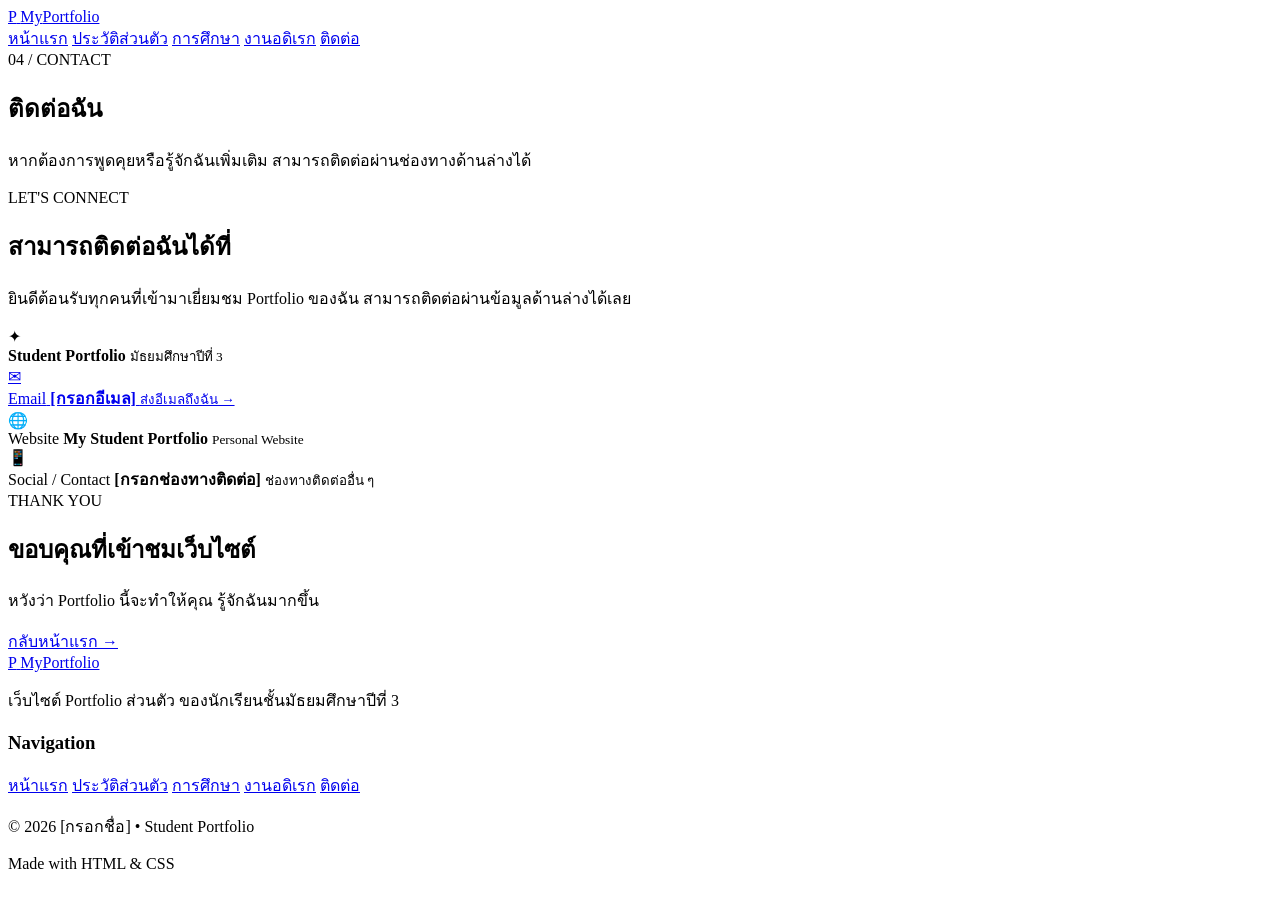
==== contact.html @ d3b96b4e "Create contact.html" ====
<!DOCTYPE html>
<html lang="th">
<head>
    <meta charset="UTF-8">
    <meta name="viewport" content="width=device-width, initial-scale=1.0">
    <meta name="description" content="ช่องทางการติดต่อของนักเรียน">
    <title>My Portfolio | ติดต่อ</title>

    <link rel="stylesheet" href="style.css">
</head>

<body>

    <!-- Navigation -->
    <header class="site-header">
        <nav class="navbar container">

            <a href="index.html" class="logo">
                <span class="logo-mark">P</span>
                <span>My<span>Portfolio</span></span>
            </a>

            <div class="nav-links">
                <a href="index.html">หน้าแรก</a>
                <a href="profile.html">ประวัติส่วนตัว</a>
                <a href="education.html">การศึกษา</a>
                <a href="hobby.html">งานอดิเรก</a>
                <a href="contact.html" class="active">ติดต่อ</a>
            </div>

        </nav>
    </header>

    <main>

        <!-- Page Hero -->
        <section class="page-hero">
            <div class="container page-hero-content">

                <span class="section-label">04 / CONTACT</span>

                <h1>ติดต่อ<span>ฉัน</span></h1>

                <p>
                    หากต้องการพูดคุยหรือรู้จักฉันเพิ่มเติม
                    สามารถติดต่อผ่านช่องทางด้านล่างได้
                </p>

            </div>
        </section>

        <!-- Contact -->
        <section class="section">

            <div class="container">

                <div class="contact-layout">

                    <div class="contact-intro">

                        <span class="section-label">LET'S CONNECT</span>

                        <h2>
                            สามารถ<span>ติดต่อฉัน</span>ได้ที่
                        </h2>

                        <p>
                            ยินดีต้อนรับทุกคนที่เข้ามาเยี่ยมชม
                            Portfolio ของฉัน
                            สามารถติดต่อผ่านข้อมูลด้านล่างได้เลย
                        </p>

                        <div class="contact-highlight">
                            <span>✦</span>
                            <div>
                                <strong>Student Portfolio</strong>
                                <small>มัธยมศึกษาปีที่ 3</small>
                            </div>
                        </div>

                    </div>

                    <div class="contact-cards">

                        <a
                            href="mailto:[กรอกอีเมล]"
                            class="contact-card"
                        >

                            <div class="contact-card-icon">
                                ✉
                            </div>

                            <div>
                                <span>Email</span>
                                <strong>[กรอกอีเมล]</strong>
                                <small>ส่งอีเมลถึงฉัน →</small>
                            </div>

                        </a>

                        <div class="contact-card">

                            <div class="contact-card-icon">
                                🌐
                            </div>

                            <div>
                                <span>Website</span>
                                <strong>My Student Portfolio</strong>
                                <small>Personal Website</small>
                            </div>

                        </div>

                        <div class="contact-card">

                            <div class="contact-card-icon">
                                📱
                            </div>

                            <div>
                                <span>Social / Contact</span>
                                <strong>[กรอกช่องทางติดต่อ]</strong>
                                <small>ช่องทางติดต่ออื่น ๆ</small>
                            </div>

                        </div>

                    </div>

                </div>

            </div>

        </section>

        <!-- CTA -->
        <section class="cta-section">

            <div class="container">

                <div class="cta-card">

                    <div>
                        <span class="section-label light-label">
                            THANK YOU
                        </span>

                        <h2>ขอบคุณที่เข้าชมเว็บไซต์</h2>

                        <p>
                            หวังว่า Portfolio นี้จะทำให้คุณ
                            รู้จักฉันมากขึ้น
                        </p>
                    </div>

                    <a href="index.html" class="btn btn-white">
                        กลับหน้าแรก →
                    </a>

                </div>

            </div>

        </section>

    </main>

    <!-- Footer -->
    <footer class="site-footer">

        <div class="container footer-grid">

            <div>
                <a href="index.html" class="logo footer-logo">
                    <span class="logo-mark">P</span>
                    <span>My<span>Portfolio</span></span>
                </a>

                <p class="footer-description">
                    เว็บไซต์ Portfolio ส่วนตัว
                    ของนักเรียนชั้นมัธยมศึกษาปีที่ 3
                </p>
            </div>

            <div>
                <h3>Navigation</h3>

                <div class="footer-links">
                    <a href="index.html">หน้าแรก</a>
                    <a href="profile.html">ประวัติส่วนตัว</a>
                    <a href="education.html">การศึกษา</a>
                    <a href="hobby.html">งานอดิเรก</a>
                    <a href="contact.html">ติดต่อ</a>
                </div>
            </div>

        </div>

        <div class="container footer-bottom">
            <p>© 2026 [กรอกชื่อ] • Student Portfolio</p>
            <p>Made with HTML & CSS</p>
        </div>

    </footer>

</body>
</html>
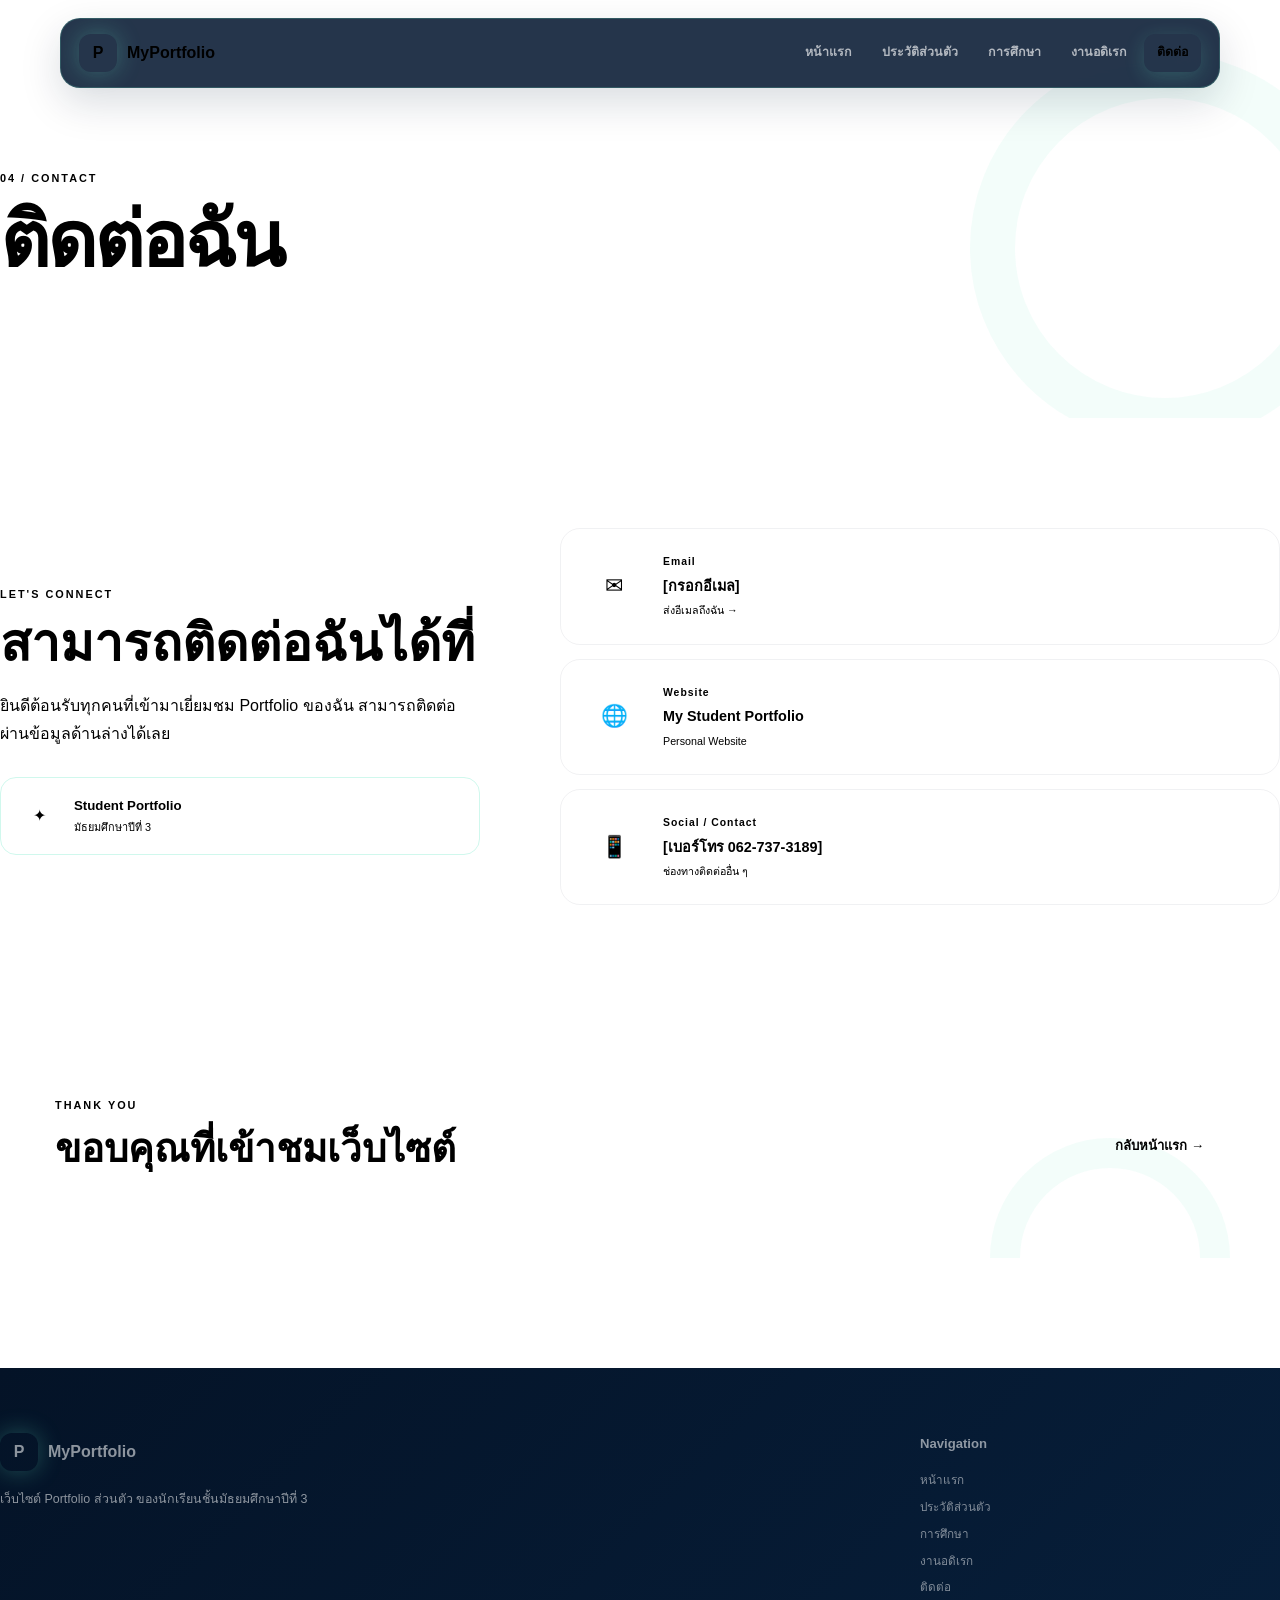
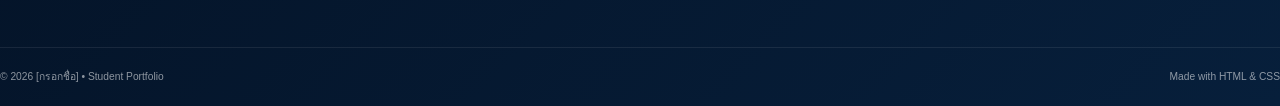
==== commit efa1b6a6: "Update contact.html" ====
--- a/contact.html
+++ b/contact.html
@@ -83,7 +83,7 @@
                     <div class="contact-cards">
 
                         <a
-                            href="mailto:[กรอกอีเมล]"
+                            href="mailto:[geminiforth222@gmail.com]"
                             class="contact-card"
                         >
 
@@ -121,7 +121,7 @@
 
                             <div>
                                 <span>Social / Contact</span>
-                                <strong>[กรอกช่องทางติดต่อ]</strong>
+                                <strong>[เบอร์โทร 062-737-3189]</strong>
                                 <small>ช่องทางติดต่ออื่น ๆ</small>
                             </div>
 
--- a/style.css
+++ b/style.css
@@ -0,0 +1,2484 @@
+```css
+/* =========================================================
+   MINT × NAVY CREATIVE PORTFOLIO
+   HTML5 + CSS3
+========================================================= */
+
+:root {
+    --mint: #63e6c2;
+    --mint-bright: #8ff3d8;
+    --mint-soft: #dffbf4;
+    --mint-dark: #27b99a;
+
+    --blue: #2563eb;
+    --blue-light: #60a5fa;
+
+    --navy: #071a33;
+    --navy-2: #0d2747;
+    --navy-3: #12375f;
+
+    --white: #ffffff;
+    --off-white: #f5fffc;
+
+    --text: #11253d;
+    --muted: #698096;
+
+    --border: rgba(99, 230, 194, 0.22);
+
+    --shadow:
+        0 20px 60px rgba(7, 26, 51, 0.12);
+
+    --shadow-hover:
+        0 30px 80px rgba(7, 26, 51, 0.2);
+
+    --radius: 24px;
+    --radius-large: 38px;
+
+    --container: 1180px;
+}
+
+
+/* =========================================================
+   RESET
+========================================================= */
+
+* {
+    margin: 0;
+    padding: 0;
+    box-sizing: border-box;
+}
+
+html {
+    scroll-behavior: smooth;
+}
+
+body {
+    font-family:
+        "Segoe UI",
+        "Noto Sans Thai",
+        Tahoma,
+        Arial,
+        sans-serif;
+
+    color: var(--text);
+    background: var(--off-white);
+
+    line-height: 1.7;
+
+    overflow-x: hidden;
+}
+
+img {
+    display: block;
+    max-width: 100%;
+}
+
+a {
+    color: inherit;
+    text-decoration: none;
+}
+
+
+/* =========================================================
+   CONTAINER
+========================================================= */
+
+.container {
+    width: min(calc(100% - 40px), var(--container));
+    margin-inline: auto;
+}
+
+.section {
+    padding: 110px 0;
+}
+
+
+/* =========================================================
+   CUSTOM SELECTION
+========================================================= */
+
+::selection {
+    color: var(--navy);
+    background: var(--mint);
+}
+
+
+/* =========================================================
+   NAVBAR
+========================================================= */
+
+.site-header {
+    position: sticky;
+    top: 18px;
+    z-index: 999;
+
+    width: min(calc(100% - 32px), 1160px);
+
+    margin: 18px auto 0;
+
+    border: 1px solid rgba(99, 230, 194, 0.2);
+
+    border-radius: 20px;
+
+    background: rgba(7, 26, 51, 0.88);
+
+    backdrop-filter: blur(20px);
+    -webkit-backdrop-filter: blur(20px);
+
+    box-shadow:
+        0 15px 40px rgba(7, 26, 51, 0.15);
+}
+
+.navbar {
+    min-height: 68px;
+
+    display: flex;
+    align-items: center;
+    justify-content: space-between;
+
+    gap: 25px;
+
+    padding: 0 18px;
+}
+
+
+/* =========================================================
+   LOGO
+========================================================= */
+
+.logo {
+    display: inline-flex;
+    align-items: center;
+    gap: 10px;
+
+    color: var(--white);
+
+    font-size: 1rem;
+    font-weight: 800;
+
+    white-space: nowrap;
+}
+
+.logo > span:last-child > span {
+    color: var(--mint);
+}
+
+.logo-mark {
+    width: 38px;
+    height: 38px;
+
+    display: grid;
+    place-items: center;
+
+    color: var(--navy);
+
+    background:
+        linear-gradient(
+            135deg,
+            var(--mint),
+            var(--mint-bright)
+        );
+
+    border-radius: 12px;
+
+    box-shadow:
+        0 0 25px rgba(99, 230, 194, 0.3);
+}
+
+
+/* =========================================================
+   NAV LINKS
+========================================================= */
+
+.nav-links {
+    display: flex;
+    align-items: center;
+    gap: 4px;
+}
+
+.nav-links a {
+    position: relative;
+
+    padding: 8px 13px;
+
+    color: rgba(255, 255, 255, 0.65);
+
+    border-radius: 11px;
+
+    font-size: 0.78rem;
+    font-weight: 650;
+
+    transition:
+        color 0.25s ease,
+        background 0.25s ease,
+        transform 0.25s ease;
+}
+
+.nav-links a:hover {
+    color: var(--white);
+
+    background: rgba(99, 230, 194, 0.1);
+
+    transform: translateY(-2px);
+}
+
+.nav-links a.active {
+    color: var(--navy);
+
+    background: var(--mint);
+
+    box-shadow:
+        0 5px 20px rgba(99, 230, 194, 0.2);
+}
+
+
+/* =========================================================
+   HERO
+========================================================= */
+
+.hero-section {
+    position: relative;
+
+    min-height: calc(100vh - 35px);
+
+    display: flex;
+    align-items: center;
+
+    margin-top: -85px;
+
+    padding-top: 120px;
+
+    overflow: hidden;
+
+    color: var(--white);
+
+    background:
+        radial-gradient(
+            circle at 80% 20%,
+            rgba(37, 99, 235, 0.4),
+            transparent 30%
+        ),
+        radial-gradient(
+            circle at 20% 80%,
+            rgba(99, 230, 194, 0.15),
+            transparent 28%
+        ),
+        linear-gradient(
+            135deg,
+            #06172d,
+            #0b2442 55%,
+            #092b4d
+        );
+}
+
+
+/* =========================================================
+   HERO BACKGROUND SHAPES
+========================================================= */
+
+.hero-section::before {
+    content: "";
+
+    position: absolute;
+
+    width: 500px;
+    height: 500px;
+
+    top: -250px;
+    right: -180px;
+
+    border: 80px solid rgba(99, 230, 194, 0.06);
+
+    border-radius: 50%;
+
+    animation: rotateSlow 25s linear infinite;
+}
+
+.hero-section::after {
+    content: "";
+
+    position: absolute;
+
+    width: 260px;
+    height: 260px;
+
+    bottom: -120px;
+    left: -80px;
+
+    background: rgba(37, 99, 235, 0.15);
+
+    border-radius: 50%;
+
+    filter: blur(5px);
+}
+
+
+/* =========================================================
+   HERO GRID
+========================================================= */
+
+.hero-grid {
+    position: relative;
+    z-index: 2;
+
+    display: grid;
+
+    grid-template-columns:
+        1.05fr
+        0.95fr;
+
+    align-items: center;
+
+    gap: 70px;
+
+    padding: 100px 0 120px;
+}
+
+
+/* =========================================================
+   HERO TEXT
+========================================================= */
+
+.eyebrow {
+    display: inline-flex;
+    align-items: center;
+    gap: 8px;
+
+    padding: 7px 13px;
+
+    color: var(--mint);
+
+    background: rgba(99, 230, 194, 0.08);
+
+    border: 1px solid rgba(99, 230, 194, 0.25);
+
+    border-radius: 100px;
+
+    font-size: 0.68rem;
+    font-weight: 800;
+    letter-spacing: 1.8px;
+
+    box-shadow:
+        0 0 25px rgba(99, 230, 194, 0.05);
+}
+
+.hero-content h1 {
+    margin: 25px 0 20px;
+
+    font-size:
+        clamp(
+            3.1rem,
+            6vw,
+            5.6rem
+        );
+
+    line-height: 0.98;
+
+    letter-spacing: -4px;
+}
+
+.hero-content h1 span {
+    position: relative;
+
+    color: var(--mint);
+
+    text-shadow:
+        0 0 30px rgba(99, 230, 194, 0.18);
+}
+
+.hero-description {
+    max-width: 580px;
+
+    color: rgba(255, 255, 255, 0.66);
+
+    font-size: 1rem;
+}
+
+
+/* =========================================================
+   HERO BUTTONS
+========================================================= */
+
+.hero-buttons {
+    display: flex;
+    flex-wrap: wrap;
+
+    gap: 12px;
+
+    margin-top: 32px;
+}
+
+.btn {
+    position: relative;
+
+    min-height: 50px;
+
+    display: inline-flex;
+    align-items: center;
+    justify-content: center;
+
+    gap: 10px;
+
+    padding: 0 21px;
+
+    border-radius: 14px;
+
+    font-size: 0.82rem;
+    font-weight: 800;
+
+    overflow: hidden;
+
+    transition:
+        transform 0.25s ease,
+        box-shadow 0.25s ease;
+}
+
+.btn::before {
+    content: "";
+
+    position: absolute;
+
+    top: 0;
+    left: -100%;
+
+    width: 60%;
+    height: 100%;
+
+    background:
+        linear-gradient(
+            90deg,
+            transparent,
+            rgba(255, 255, 255, 0.35),
+            transparent
+        );
+
+    transform: skewX(-20deg);
+
+    transition: left 0.6s ease;
+}
+
+.btn:hover::before {
+    left: 140%;
+}
+
+.btn:hover {
+    transform: translateY(-4px);
+}
+
+.btn-primary {
+    color: var(--navy);
+
+    background:
+        linear-gradient(
+            135deg,
+            var(--mint),
+            var(--mint-bright)
+        );
+
+    box-shadow:
+        0 12px 35px rgba(99, 230, 194, 0.2);
+}
+
+.btn-primary:hover {
+    box-shadow:
+        0 18px 45px rgba(99, 230, 194, 0.35);
+}
+
+.btn-secondary {
+    color: var(--white);
+
+    background: rgba(255, 255, 255, 0.05);
+
+    border: 1px solid rgba(255, 255, 255, 0.15);
+}
+
+.btn-secondary:hover {
+    background: rgba(255, 255, 255, 0.1);
+}
+
+
+/* =========================================================
+   HERO STATS
+========================================================= */
+
+.hero-mini-stats {
+    display: flex;
+
+    gap: 35px;
+
+    margin-top: 45px;
+}
+
+.mini-stat {
+    position: relative;
+
+    padding-left: 15px;
+
+    display: flex;
+    flex-direction: column;
+}
+
+.mini-stat::before {
+    content: "";
+
+    position: absolute;
+
+    left: 0;
+    top: 7px;
+
+    width: 3px;
+    height: 30px;
+
+    background: var(--mint);
+
+    border-radius: 10px;
+}
+
+.mini-stat strong {
+    color: var(--white);
+
+    font-size: 1.5rem;
+}
+
+.mini-stat span {
+    color: rgba(255, 255, 255, 0.45);
+
+    font-size: 0.66rem;
+}
+
+
+/* =========================================================
+   HERO VISUAL
+========================================================= */
+
+.hero-visual {
+    position: relative;
+
+    min-height: 570px;
+
+    display: grid;
+    place-items: center;
+}
+
+
+/* =========================================================
+   PROFILE FRAME
+========================================================= */
+
+.profile-frame {
+    position: relative;
+    z-index: 3;
+
+    width: min(365px, 75vw);
+
+    padding: 9px;
+
+    background:
+        linear-gradient(
+            135deg,
+            var(--mint),
+            var(--blue)
+        );
+
+    border-radius:
+        48%
+        52%
+        42%
+        58%;
+
+    transform: rotate(3deg);
+
+    box-shadow:
+        0 30px 80px rgba(0, 0, 0, 0.3),
+        0 0 60px rgba(99, 230, 194, 0.08);
+
+    animation: profileFloat 5s ease-in-out infinite;
+}
+
+.profile-frame::before {
+    content: "";
+
+    position: absolute;
+
+    inset: -8px;
+
+    border: 1px solid rgba(99, 230, 194, 0.3);
+
+    border-radius: inherit;
+
+    animation: pulseBorder 3s ease-in-out infinite;
+}
+
+.profile-frame img {
+    width: 100%;
+
+    aspect-ratio: 0.86;
+
+    object-fit: cover;
+
+    border-radius:
+        45%
+        50%
+        40%
+        55%;
+}
+
+
+/* =========================================================
+   PROFILE BADGE
+========================================================= */
+
+.profile-badge {
+    position: absolute;
+    z-index: 5;
+
+    top: 25px;
+    right: -35px;
+
+    display: flex;
+    align-items: center;
+    gap: 7px;
+
+    padding: 9px 15px;
+
+    color: var(--navy);
+
+    background: var(--mint);
+
+    border-radius: 100px;
+
+    font-size: 0.7rem;
+    font-weight: 900;
+
+    box-shadow:
+        0 12px 30px rgba(99, 230, 194, 0.2);
+
+    animation: floatSmall 4s ease-in-out infinite;
+}
+
+
+/* =========================================================
+   ORBITS
+========================================================= */
+
+.profile-orbit {
+    position: absolute;
+
+    border: 1px dashed rgba(99, 230, 194, 0.22);
+
+    border-radius: 50%;
+}
+
+.orbit-one {
+    width: 470px;
+    height: 470px;
+
+    animation:
+        rotateSlow 18s linear infinite;
+}
+
+.orbit-two {
+    width: 600px;
+    height: 600px;
+
+    border-color: rgba(37, 99, 235, 0.2);
+
+    animation:
+        rotateSlowReverse 25s linear infinite;
+}
+
+
+/* =========================================================
+   FLOATING CARDS
+========================================================= */
+
+.floating-card {
+    position: absolute;
+    z-index: 8;
+
+    display: flex;
+    align-items: center;
+    gap: 12px;
+
+    padding: 12px 16px;
+
+    color: var(--white);
+
+    background:
+        rgba(10, 35, 65, 0.75);
+
+    border: 1px solid rgba(99, 230, 194, 0.2);
+
+    border-radius: 16px;
+
+    backdrop-filter: blur(15px);
+
+    box-shadow:
+        0 20px 50px rgba(0, 0, 0, 0.2);
+
+    animation:
+        floatSmall 4s ease-in-out infinite;
+}
+
+.floating-card-top {
+    top: 90px;
+    left: 0;
+}
+
+.floating-card-bottom {
+    right: -5px;
+    bottom: 90px;
+
+    animation-delay: 1.2s;
+}
+
+.floating-icon {
+    width: 38px;
+    height: 38px;
+
+    display: grid;
+    place-items: center;
+
+    background: rgba(99, 230, 194, 0.1);
+
+    border-radius: 11px;
+}
+
+.floating-card strong,
+.floating-card small {
+    display: block;
+}
+
+.floating-card strong {
+    color: var(--white);
+
+    font-size: 0.78rem;
+}
+
+.floating-card small {
+    color: rgba(255, 255, 255, 0.45);
+
+    font-size: 0.64rem;
+}
+
+
+/* =========================================================
+   SECTION LABEL
+========================================================= */
+
+.section-label {
+    display: inline-block;
+
+    color: var(--mint-dark);
+
+    font-size: 0.68rem;
+    font-weight: 900;
+
+    letter-spacing: 2px;
+}
+
+.light-label {
+    color: var(--mint);
+}
+
+
+/* =========================================================
+   SECTION HEADING
+========================================================= */
+
+.section-heading {
+    max-width: 720px;
+
+    margin-bottom: 55px;
+}
+
+.centered {
+    text-align: center;
+
+    margin-inline: auto;
+}
+
+.section-heading h2,
+.about-grid h2 {
+    margin: 10px 0 17px;
+
+    color: var(--navy);
+
+    font-size:
+        clamp(
+            2rem,
+            4vw,
+            3.1rem
+        );
+
+    line-height: 1.1;
+
+    letter-spacing: -1.5px;
+}
+
+.section-heading h2 span,
+.about-grid h2 span,
+.profile-information h2 span,
+.contact-intro h2 span,
+.page-hero h1 span {
+    color: var(--mint-dark);
+}
+
+.section-heading p {
+    color: var(--muted);
+
+    font-size: 0.95rem;
+}
+
+
+/* =========================================================
+   FEATURE CARDS
+========================================================= */
+
+.feature-grid {
+    display: grid;
+
+    grid-template-columns:
+        repeat(3, 1fr);
+
+    gap: 18px;
+}
+
+.feature-card {
+    position: relative;
+
+    padding: 32px;
+
+    background: var(--white);
+
+    border:
+        1px solid
+        rgba(7, 26, 51, 0.06);
+
+    border-radius: var(--radius);
+
+    box-shadow: var(--shadow);
+
+    overflow: hidden;
+
+    transition:
+        transform 0.35s ease,
+        box-shadow 0.35s ease;
+}
+
+.feature-card::after {
+    content: "";
+
+    position: absolute;
+
+    width: 100px;
+    height: 100px;
+
+    right: -50px;
+    bottom: -50px;
+
+    background: var(--mint-soft);
+
+    border-radius: 50%;
+
+    transition: transform 0.4s ease;
+}
+
+.feature-card:hover {
+    transform: translateY(-10px) rotate(-1deg);
+
+    box-shadow: var(--shadow-hover);
+}
+
+.feature-card:hover::after {
+    transform: scale(2);
+}
+
+.feature-card.featured {
+    color: var(--white);
+
+    background:
+        linear-gradient(
+            145deg,
+            var(--navy),
+            var(--navy-2)
+        );
+}
+
+.feature-card.featured::after {
+    background:
+        rgba(99, 230, 194, 0.08);
+}
+
+.feature-card > span {
+    position: absolute;
+
+    top: 25px;
+    right: 28px;
+
+    color: var(--mint-dark);
+
+    font-size: 0.68rem;
+    font-weight: 900;
+}
+
+.feature-card.featured > span {
+    color: var(--mint);
+}
+
+.feature-icon {
+    position: relative;
+    z-index: 2;
+
+    width: 55px;
+    height: 55px;
+
+    display: grid;
+    place-items: center;
+
+    margin-bottom: 24px;
+
+    background: var(--mint-soft);
+
+    border-radius: 16px;
+
+    font-size: 1.4rem;
+}
+
+.featured .feature-icon {
+    background: rgba(99, 230, 194, 0.1);
+}
+
+.feature-card h3 {
+    position: relative;
+    z-index: 2;
+
+    margin-bottom: 10px;
+
+    font-size: 1.2rem;
+}
+
+.feature-card p {
+    position: relative;
+    z-index: 2;
+
+    min-height: 70px;
+
+    color: var(--muted);
+
+    font-size: 0.85rem;
+}
+
+.featured p {
+    color: rgba(255, 255, 255, 0.55);
+}
+
+.feature-card a {
+    position: relative;
+    z-index: 2;
+
+    display: inline-block;
+
+    margin-top: 20px;
+
+    color: var(--mint-dark);
+
+    font-size: 0.76rem;
+    font-weight: 900;
+}
+
+.featured a {
+    color: var(--mint);
+}
+
+
+/* =========================================================
+   CTA
+========================================================= */
+
+.cta-section {
+    padding: 20px 0 110px;
+}
+
+.cta-card {
+    position: relative;
+
+    display: flex;
+    align-items: center;
+    justify-content: space-between;
+
+    gap: 35px;
+
+    padding: 55px;
+
+    color: var(--white);
+
+    background:
+        radial-gradient(
+            circle at 80% 20%,
+            rgba(99, 230, 194, 0.15),
+            transparent 28%
+        ),
+        linear-gradient(
+            135deg,
+            var(--navy),
+            var(--navy-2)
+        );
+
+    border-radius: var(--radius-large);
+
+    overflow: hidden;
+
+    box-shadow: var(--shadow-hover);
+}
+
+.cta-card::before {
+    content: "";
+
+    position: absolute;
+
+    width: 180px;
+    height: 180px;
+
+    right: 50px;
+    bottom: -120px;
+
+    border: 30px solid rgba(99, 230, 194, 0.08);
+
+    border-radius: 50%;
+}
+
+.cta-card h2 {
+    margin: 8px 0;
+
+    font-size:
+        clamp(
+            1.7rem,
+            3vw,
+            2.5rem
+        );
+
+    line-height: 1.2;
+}
+
+.cta-card p {
+    color: rgba(255, 255, 255, 0.55);
+
+    font-size: 0.85rem;
+}
+
+.btn-white {
+    position: relative;
+    z-index: 2;
+
+    color: var(--navy);
+
+    background: var(--mint);
+}
+
+
+/* =========================================================
+   PAGE HERO
+========================================================= */
+
+.page-hero {
+    position: relative;
+
+    padding: 110px 0 100px;
+
+    margin-top: -85px;
+    padding-top: 160px;
+
+    overflow: hidden;
+
+    color: var(--white);
+
+    background:
+        radial-gradient(
+            circle at 85% 20%,
+            rgba(37, 99, 235, 0.35),
+            transparent 30%
+        ),
+        linear-gradient(
+            135deg,
+            var(--navy),
+            var(--navy-2)
+        );
+}
+
+.page-hero::before {
+    content: "";
+
+    position: absolute;
+
+    width: 300px;
+    height: 300px;
+
+    right: -80px;
+    top: 50px;
+
+    border: 45px solid rgba(99, 230, 194, 0.08);
+
+    border-radius: 50%;
+}
+
+.page-hero-content {
+    position: relative;
+    z-index: 2;
+}
+
+.page-hero .section-label {
+    color: var(--mint);
+}
+
+.page-hero h1 {
+    margin: 12px 0;
+
+    color: var(--white);
+
+    font-size:
+        clamp(
+            2.7rem,
+            6vw,
+            4.8rem
+        );
+
+    line-height: 1;
+
+    letter-spacing: -3px;
+}
+
+.page-hero h1 span {
+    color: var(--mint);
+}
+
+.page-hero p {
+    max-width: 650px;
+
+    color: rgba(255, 255, 255, 0.55);
+}
+
+
+/* =========================================================
+   PROFILE
+========================================================= */
+
+.profile-layout {
+    display: grid;
+
+    grid-template-columns:
+        0.8fr
+        1.2fr;
+
+    align-items: center;
+
+    gap: 75px;
+}
+
+.large-profile-image {
+    position: relative;
+}
+
+.large-profile-image::before {
+    content: "";
+
+    position: absolute;
+
+    inset: -15px;
+
+    border: 2px dashed var(--mint);
+
+    border-radius: 35px;
+
+    transform: rotate(-5deg);
+
+    opacity: 0.5;
+}
+
+.large-profile-image img {
+    position: relative;
+    z-index: 2;
+
+    width: 100%;
+    max-width: 440px;
+
+    border-radius: 30px;
+
+    box-shadow: var(--shadow-hover);
+}
+
+.image-label {
+    position: absolute;
+    z-index: 4;
+
+    top: 25px;
+    left: -20px;
+
+    padding: 7px 14px;
+
+    color: var(--navy);
+
+    background: var(--mint);
+
+    border-radius: 9px;
+
+    font-size: 0.65rem;
+    font-weight: 900;
+}
+
+.profile-information h2 {
+    margin: 10px 0 20px;
+
+    color: var(--navy);
+
+    font-size:
+        clamp(
+            2.1rem,
+            4vw,
+            3.4rem
+        );
+
+    line-height: 1.1;
+}
+
+.lead-text {
+    margin-bottom: 28px;
+
+    color: var(--muted);
+}
+
+.info-grid {
+    display: grid;
+
+    grid-template-columns:
+        repeat(2, 1fr);
+
+    gap: 12px;
+}
+
+.info-box {
+    padding: 17px 18px;
+
+    background: var(--white);
+
+    border:
+        1px solid
+        rgba(7, 26, 51, 0.06);
+
+    border-radius: 15px;
+
+    box-shadow:
+        0 7px 25px rgba(7, 26, 51, 0.04);
+
+    transition:
+        transform 0.25s ease,
+        border-color 0.25s ease;
+}
+
+.info-box:hover {
+    transform: translateY(-4px);
+
+    border-color: var(--mint);
+}
+
+.info-box span,
+.info-box strong {
+    display: block;
+}
+
+.info-box span {
+    color: var(--muted);
+
+    font-size: 0.65rem;
+}
+
+.info-box strong {
+    color: var(--navy);
+
+    font-size: 0.83rem;
+}
+
+.soft-section {
+    background: var(--mint-soft);
+}
+
+.about-grid {
+    display: grid;
+
+    grid-template-columns:
+        0.7fr
+        1.3fr;
+
+    gap: 100px;
+
+    align-items: start;
+}
+
+.about-text {
+    display: grid;
+
+    gap: 20px;
+
+    color: var(--muted);
+}
+
+
+/* =========================================================
+   EDUCATION TIMELINE
+========================================================= */
+
+.timeline {
+    position: relative;
+
+    max-width: 850px;
+
+    margin: auto;
+}
+
+.timeline::before {
+    content: "";
+
+    position: absolute;
+
+    top: 10px;
+    bottom: 10px;
+
+    left: 35px;
+
+    width: 2px;
+
+    background:
+        linear-gradient(
+            to bottom,
+            var(--mint),
+            var(--blue)
+        );
+}
+
+.timeline-item {
+    position: relative;
+
+    display: grid;
+
+    grid-template-columns:
+        72px
+        1fr;
+
+    gap: 25px;
+
+    margin-bottom: 40px;
+}
+
+.timeline-dot {
+    position: relative;
+    z-index: 2;
+
+    width: 72px;
+    height: 72px;
+
+    display: grid;
+    place-items: center;
+
+    color: var(--navy);
+
+    background: var(--mint);
+
+    border: 7px solid var(--mint-soft);
+
+    border-radius: 50%;
+
+    box-shadow:
+        0 0 0 1px rgba(99, 230, 194, 0.2),
+        0 10px 30px rgba(39, 185, 154, 0.15);
+
+    font-size: 0.68rem;
+    font-weight: 900;
+}
+
+.timeline-content {
+    padding: 28px 30px;
+
+    background: var(--white);
+
+    border: 1px solid rgba(7, 26, 51, 0.06);
+
+    border-radius: 20px;
+
+    box-shadow: var(--shadow);
+
+    transition:
+        transform 0.3s ease,
+        box-shadow 0.3s ease;
+}
+
+.timeline-content:hover {
+    transform: translateX(8px);
+
+    box-shadow: var(--shadow-hover);
+}
+
+.timeline-year {
+    color: var(--mint-dark);
+
+    font-size: 0.68rem;
+    font-weight: 900;
+
+    letter-spacing: 1px;
+}
+
+.timeline-content h3 {
+    margin: 5px 0;
+
+    color: var(--navy);
+
+    font-size: 1.3rem;
+}
+
+.timeline-content p {
+    color: var(--muted);
+
+    font-size: 0.85rem;
+}
+
+.timeline-tag {
+    display: inline-block;
+
+    margin-top: 12px;
+
+    padding: 4px 10px;
+
+    color: var(--navy);
+
+    background: var(--mint-soft);
+
+    border-radius: 100px;
+
+    font-size: 0.62rem;
+    font-weight: 900;
+}
+
+.highlight-grid {
+    display: grid;
+
+    grid-template-columns:
+        repeat(4, 1fr);
+
+    gap: 15px;
+}
+
+.highlight-card {
+    position: relative;
+
+    padding: 28px;
+
+    background: var(--white);
+
+    border: 1px solid rgba(7, 26, 51, 0.06);
+
+    border-radius: 20px;
+
+    overflow: hidden;
+
+    transition:
+        transform 0.3s ease,
+        box-shadow 0.3s ease;
+}
+
+.highlight-card:hover {
+    transform: translateY(-8px);
+
+    box-shadow: var(--shadow-hover);
+}
+
+.highlight-number {
+    position: absolute;
+
+    top: 15px;
+    right: 18px;
+
+    color: var(--mint-dark);
+
+    font-size: 0.65rem;
+    font-weight: 900;
+}
+
+.highlight-icon {
+    display: block;
+
+    margin-bottom: 20px;
+
+    font-size: 2rem;
+}
+
+.highlight-card h3 {
+    color: var(--navy);
+
+    margin-bottom: 5px;
+}
+
+.highlight-card p {
+    color: var(--muted);
+
+    font-size: 0.82rem;
+}
+
+
+/* =========================================================
+   HOBBY
+========================================================= */
+
+.hobby-grid {
+    display: grid;
+
+    grid-template-columns:
+        repeat(3, 1fr);
+
+    gap: 18px;
+}
+
+.hobby-card {
+    position: relative;
+
+    min-height: 290px;
+
+    padding: 30px;
+
+    background: var(--white);
+
+    border:
+        1px solid
+        rgba(7, 26, 51, 0.06);
+
+    border-radius: 26px;
+
+    overflow: hidden;
+
+    transition:
+        transform 0.35s ease,
+        box-shadow 0.35s ease,
+        border-color 0.35s ease;
+}
+
+.hobby-card::before {
+    content: "";
+
+    position: absolute;
+
+    width: 150px;
+    height: 150px;
+
+    top: -75px;
+    right: -75px;
+
+    background:
+        linear-gradient(
+            135deg,
+            var(--mint-soft),
+            rgba(37, 99, 235, 0.08)
+        );
+
+    border-radius: 50%;
+
+    transition:
+        transform 0.5s ease;
+}
+
+.hobby-card:hover {
+    transform:
+        translateY(-10px)
+        rotate(-1deg);
+
+    border-color: var(--mint);
+
+    box-shadow: var(--shadow-hover);
+}
+
+.hobby-card:hover::before {
+    transform: scale(2);
+}
+
+.hobby-icon {
+    position: relative;
+    z-index: 2;
+
+    width: 65px;
+    height: 65px;
+
+    display: grid;
+    place-items: center;
+
+    margin-bottom: 25px;
+
+    background: var(--mint-soft);
+
+    border-radius: 18px;
+
+    font-size: 1.8rem;
+
+    transition:
+        transform 0.35s ease;
+}
+
+.hobby-card:hover .hobby-icon {
+    transform:
+        rotate(-8deg)
+        scale(1.1);
+}
+
+.hobby-number {
+    position: absolute;
+
+    top: 32px;
+    right: 30px;
+
+    color: var(--mint-dark);
+
+    font-size: 0.68rem;
+    font-weight: 900;
+}
+
+.hobby-card h3 {
+    position: relative;
+    z-index: 2;
+
+    margin-bottom: 8px;
+
+    color: var(--navy);
+
+    font-size: 1.35rem;
+}
+
+.hobby-card p {
+    position: relative;
+    z-index: 2;
+
+    color: var(--muted);
+
+    font-size: 0.84rem;
+}
+
+.hobby-line {
+    position: relative;
+    z-index: 2;
+
+    width: 45px;
+    height: 3px;
+
+    margin-top: 25px;
+
+    background:
+        linear-gradient(
+            90deg,
+            var(--mint),
+            var(--blue)
+        );
+
+    border-radius: 10px;
+}
+
+.hobby-label {
+    position: relative;
+    z-index: 2;
+
+    display: inline-block;
+
+    margin-top: 8px;
+
+    color: var(--muted);
+
+    font-size: 0.62rem;
+    font-weight: 900;
+
+    letter-spacing: 1px;
+}
+
+
+/* =========================================================
+   QUOTE
+========================================================= */
+
+.quote-section {
+    padding: 0 0 110px;
+}
+
+.quote-card {
+    position: relative;
+
+    padding: 65px 80px;
+
+    text-align: center;
+
+    color: var(--white);
+
+    background:
+        radial-gradient(
+            circle at 20% 20%,
+            rgba(99, 230, 194, 0.12),
+            transparent 30%
+        ),
+        linear-gradient(
+            135deg,
+            var(--navy),
+            var(--navy-2)
+        );
+
+    border-radius: var(--radius-large);
+
+    overflow: hidden;
+
+    box-shadow: var(--shadow-hover);
+}
+
+.quote-card::before,
+.quote-card::after {
+    content: "";
+
+    position: absolute;
+
+    border-radius: 50%;
+
+    border: 30px solid rgba(99, 230, 194, 0.05);
+}
+
+.quote-card::before {
+    width: 200px;
+    height: 200px;
+
+    top: -130px;
+    right: -50px;
+}
+
+.quote-card::after {
+    width: 150px;
+    height: 150px;
+
+    bottom: -100px;
+    left: -40px;
+}
+
+.quote-mark {
+    color: var(--mint);
+
+    font-family: Georgia, serif;
+
+    font-size: 5rem;
+
+    line-height: 0.6;
+}
+
+.quote-end {
+    display: block;
+
+    margin-top: 25px;
+}
+
+.quote-card blockquote {
+    max-width: 720px;
+
+    margin: 20px auto;
+
+    font-size:
+        clamp(
+            1.4rem,
+            3vw,
+            2.2rem
+        );
+
+    font-weight: 750;
+
+    line-height: 1.4;
+}
+
+
+/* =========================================================
+   CONTACT
+========================================================= */
+
+.contact-layout {
+    display: grid;
+
+    grid-template-columns:
+        0.8fr
+        1.2fr;
+
+    gap: 80px;
+
+    align-items: center;
+}
+
+.contact-intro h2 {
+    margin: 10px 0 20px;
+
+    color: var(--navy);
+
+    font-size:
+        clamp(
+            2.1rem,
+            4vw,
+            3.4rem
+        );
+
+    line-height: 1.1;
+}
+
+.contact-intro > p {
+    color: var(--muted);
+}
+
+.contact-highlight {
+    display: flex;
+    align-items: center;
+
+    gap: 14px;
+
+    margin-top: 30px;
+
+    padding: 17px;
+
+    background: var(--mint-soft);
+
+    border: 1px solid rgba(99, 230, 194, 0.3);
+
+    border-radius: 16px;
+}
+
+.contact-highlight > span {
+    width: 42px;
+    height: 42px;
+
+    display: grid;
+    place-items: center;
+
+    color: var(--navy);
+
+    background: var(--mint);
+
+    border-radius: 12px;
+}
+
+.contact-highlight strong,
+.contact-highlight small {
+    display: block;
+}
+
+.contact-highlight strong {
+    color: var(--navy);
+
+    font-size: 0.83rem;
+}
+
+.contact-highlight small {
+    color: var(--muted);
+
+    font-size: 0.68rem;
+}
+
+.contact-cards {
+    display: grid;
+
+    gap: 14px;
+}
+
+.contact-card {
+    display: flex;
+    align-items: center;
+
+    gap: 20px;
+
+    padding: 24px;
+
+    background: var(--white);
+
+    border:
+        1px solid
+        rgba(7, 26, 51, 0.06);
+
+    border-radius: 20px;
+
+    box-shadow: var(--shadow);
+
+    transition:
+        transform 0.3s ease,
+        box-shadow 0.3s ease,
+        border-color 0.3s ease;
+}
+
+.contact-card:hover {
+    transform: translateX(8px);
+
+    border-color: var(--mint);
+
+    box-shadow: var(--shadow-hover);
+}
+
+.contact-card-icon {
+    flex: 0 0 auto;
+
+    width: 58px;
+    height: 58px;
+
+    display: grid;
+    place-items: center;
+
+    color: var(--navy);
+
+    background: var(--mint-soft);
+
+    border-radius: 16px;
+
+    font-size: 1.35rem;
+}
+
+.contact-card span,
+.contact-card strong,
+.contact-card small {
+    display: block;
+}
+
+.contact-card span {
+    color: var(--mint-dark);
+
+    font-size: 0.65rem;
+    font-weight: 900;
+
+    letter-spacing: 1px;
+}
+
+.contact-card strong {
+    margin: 3px 0;
+
+    color: var(--navy);
+
+    font-size: 0.9rem;
+}
+
+.contact-card small {
+    color: var(--muted);
+
+    font-size: 0.67rem;
+}
+
+
+/* =========================================================
+   FOOTER
+========================================================= */
+
+.site-footer {
+    padding-top: 65px;
+
+    color: rgba(255, 255, 255, 0.55);
+
+    background:
+        linear-gradient(
+            135deg,
+            #041327,
+            #071f3b
+        );
+}
+
+.footer-grid {
+    display: grid;
+
+    grid-template-columns:
+        1.4fr
+        0.6fr;
+
+    gap: 80px;
+
+    padding-bottom: 50px;
+}
+
+.footer-logo {
+    color: var(--white);
+}
+
+.footer-logo > span:last-child > span {
+    color: var(--mint);
+}
+
+.footer-description {
+    max-width: 400px;
+
+    margin-top: 18px;
+
+    font-size: 0.78rem;
+}
+
+.footer-grid h3 {
+    margin-bottom: 15px;
+
+    color: var(--white);
+
+    font-size: 0.82rem;
+}
+
+.footer-links {
+    display: grid;
+
+    gap: 7px;
+}
+
+.footer-links a {
+    width: fit-content;
+
+    color: rgba(255, 255, 255, 0.5);
+
+    font-size: 0.73rem;
+
+    transition:
+        color 0.2s ease,
+        transform 0.2s ease;
+}
+
+.footer-links a:hover {
+    color: var(--mint);
+
+    transform: translateX(4px);
+}
+
+.footer-bottom {
+    display: flex;
+
+    justify-content: space-between;
+
+    gap: 20px;
+
+    padding: 20px 0;
+
+    border-top:
+        1px solid
+        rgba(255, 255, 255, 0.08);
+
+    font-size: 0.64rem;
+}
+
+
+/* =========================================================
+   ANIMATIONS
+========================================================= */
+
+.fade-up {
+    animation:
+        fadeUp 0.8s ease both;
+}
+
+@keyframes fadeUp {
+
+    from {
+        opacity: 0;
+        transform: translateY(30px);
+    }
+
+    to {
+        opacity: 1;
+        transform: translateY(0);
+    }
+}
+
+@keyframes profileFloat {
+
+    0%,
+    100% {
+        transform:
+            rotate(3deg)
+            translateY(0);
+    }
+
+    50% {
+        transform:
+            rotate(1deg)
+            translateY(-12px);
+    }
+}
+
+@keyframes floatSmall {
+
+    0%,
+    100% {
+        transform: translateY(0);
+    }
+
+    50% {
+        transform: translateY(-9px);
+    }
+}
+
+@keyframes rotateSlow {
+
+    from {
+        transform: rotate(0deg);
+    }
+
+    to {
+        transform: rotate(360deg);
+    }
+}
+
+@keyframes rotateSlowReverse {
+
+    from {
+        transform: rotate(360deg);
+    }
+
+    to {
+        transform: rotate(0deg);
+    }
+}
+
+@keyframes pulseBorder {
+
+    0%,
+    100% {
+        opacity: 0.3;
+        transform: scale(1);
+    }
+
+    50% {
+        opacity: 0.7;
+        transform: scale(1.015);
+    }
+}
+
+
+/* =========================================================
+   TABLET
+========================================================= */
+
+@media (max-width: 950px) {
+
+    .site-header {
+        top: 10px;
+    }
+
+    .nav-links a {
+        padding: 7px 8px;
+        font-size: 0.72rem;
+    }
+
+    .hero-grid {
+        grid-template-columns: 1fr;
+
+        text-align: center;
+
+        gap: 40px;
+    }
+
+    .hero-content {
+        display: flex;
+        flex-direction: column;
+        align-items: center;
+    }
+
+    .hero-description {
+        margin-inline: auto;
+    }
+
+    .hero-visual {
+        min-height: 500px;
+    }
+
+    .feature-grid,
+    .hobby-grid {
+        grid-template-columns:
+            repeat(2, 1fr);
+    }
+
+    .profile-layout,
+    .contact-layout {
+        grid-template-columns: 1fr;
+
+        gap: 55px;
+    }
+
+    .large-profile-image {
+        max-width: 500px;
+
+        margin-inline: auto;
+    }
+
+    .about-grid {
+        grid-template-columns: 1fr;
+
+        gap: 30px;
+    }
+
+    .highlight-grid {
+        grid-template-columns:
+            repeat(2, 1fr);
+    }
+}
+
+
+/* =========================================================
+   MOBILE
+========================================================= */
+
+@media (max-width: 680px) {
+
+    .container {
+        width:
+            min(
+                calc(100% - 28px),
+                var(--container)
+            );
+    }
+
+    .section {
+        padding: 75px 0;
+    }
+
+    .site-header {
+        top: 7px;
+
+        width: calc(100% - 14px);
+
+        margin-top: 7px;
+    }
+
+    .navbar {
+        min-height: auto;
+
+        flex-direction: column;
+
+        align-items: flex-start;
+
+        gap: 8px;
+
+        padding: 10px 12px;
+    }
+
+    .nav-links {
+        width: 100%;
+
+        display: flex;
+
+        overflow-x: auto;
+
+        scrollbar-width: none;
+    }
+
+    .nav-links::-webkit-scrollbar {
+        display: none;
+    }
+
+    .nav-links a {
+        flex: 0 0 auto;
+
+        padding: 6px 9px;
+
+        font-size: 0.66rem;
+    }
+
+    .hero-section {
+        min-height: auto;
+
+        margin-top: -95px;
+
+        padding-top: 150px;
+    }
+
+    .hero-grid {
+        padding: 60px 0 85px;
+    }
+
+    .hero-content h1 {
+        font-size:
+            clamp(
+                2.8rem,
+                13vw,
+                4rem
+            );
+
+        letter-spacing: -2.5px;
+    }
+
+    .hero-description {
+        font-size: 0.88rem;
+    }
+
+    .hero-buttons {
+        width: 100%;
+
+        flex-direction: column;
+    }
+
+    .btn {
+        width: 100%;
+    }
+
+    .hero-mini-stats {
+        justify-content: center;
+
+        gap: 20px;
+    }
+
+    .hero-visual {
+        min-height: 410px;
+    }
+
+    .profile-frame {
+        width: min(290px, 75vw);
+    }
+
+    .profile-badge {
+        right: -8px;
+        top: 12px;
+    }
+
+    .orbit-one {
+        width: 340px;
+        height: 340px;
+    }
+
+    .orbit-two {
+        width: 420px;
+        height: 420px;
+    }
+
+    .floating-card {
+        padding: 9px 11px;
+    }
+
+    .floating-card-top {
+        left: -2px;
+        top: 50px;
+    }
+
+    .floating-card-bottom {
+        right: -2px;
+        bottom: 45px;
+    }
+
+    .feature-grid,
+    .hobby-grid,
+    .highlight-grid {
+        grid-template-columns: 1fr;
+    }
+
+    .feature-card p {
+        min-height: auto;
+    }
+
+    .cta-section {
+        padding-bottom: 75px;
+    }
+
+    .cta-card {
+        flex-direction: column;
+
+        align-items: flex-start;
+
+        padding: 35px 25px;
+    }
+
+    .page-hero {
+        margin-top: -95px;
+
+        padding:
+            150px
+            0
+            70px;
+    }
+
+    .page-hero h1 {
+        font-size: 3rem;
+    }
+
+    .info-grid {
+        grid-template-columns: 1fr;
+    }
+
+    .timeline::before {
+        left: 25px;
+    }
+
+    .timeline-item {
+        grid-template-columns:
+            52px
+            1fr;
+
+        gap: 15px;
+    }
+
+    .timeline-dot {
+        width: 52px;
+        height: 52px;
+
+        border-width: 5px;
+    }
+
+    .timeline-content {
+        padding: 22px 18px;
+    }
+
+    .quote-card {
+        padding: 45px 25px;
+    }
+
+    .contact-card {
+        padding: 18px;
+    }
+
+    .footer-grid {
+        grid-template-columns: 1fr;
+
+        gap: 35px;
+    }
+
+    .footer-bottom {
+        flex-direction: column;
+
+        gap: 5px;
+    }
+}
+
+
+/* =========================================================
+   SMALL MOBILE
+========================================================= */
+
+@media (max-width: 420px) {
+
+    .hero-mini-stats {
+        gap: 13px;
+    }
+
+    .mini-stat strong {
+        font-size: 1.15rem;
+    }
+
+    .mini-stat span {
+        font-size: 0.58rem;
+    }
+
+    .floating-card strong {
+        font-size: 0.68rem;
+    }
+
+    .floating-card small {
+        font-size: 0.56rem;
+    }
+
+    .floating-icon {
+        width: 31px;
+        height: 31px;
+    }
+}
+
+
+/* =========================================================
+   ACCESSIBILITY
+========================================================= */
+
+@media (prefers-reduced-motion: reduce) {
+
+    *,
+    *::before,
+    *::after {
+        animation-duration: 0.01ms !important;
+        animation-iteration-count: 1 !important;
+        scroll-behavior: auto !important;
+        transition-duration: 0.01ms !important;
+    }
+}
+```
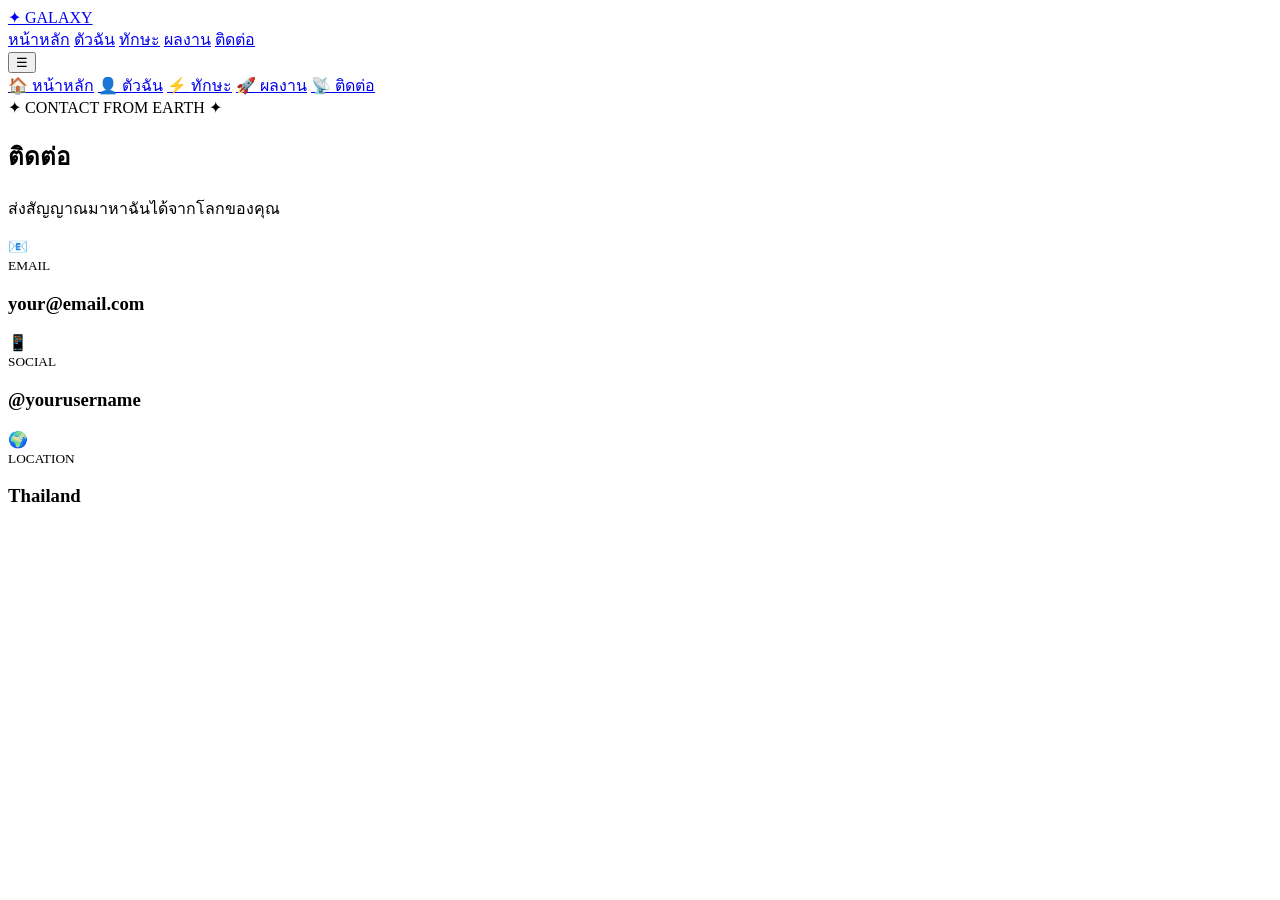
==== commit b5a72292: "Refactor contact.html for improved structure and titles" ====
--- a/contact.html
+++ b/contact.html
@@ -1,209 +1,131 @@
 <!DOCTYPE html>
 <html lang="th">
+
 <head>
+
     <meta charset="UTF-8">
-    <meta name="viewport" content="width=device-width, initial-scale=1.0">
-    <meta name="description" content="ช่องทางการติดต่อของนักเรียน">
-    <title>My Portfolio | ติดต่อ</title>
 
-    <link rel="stylesheet" href="style.css">
+    <meta name="viewport"
+          content="width=device-width, initial-scale=1.0">
+
+    <title>Galaxy Portfolio | ติดต่อ</title>
+
+    <link rel="stylesheet" href="css/style.css">
+
 </head>
 
 <body>
 
-    <!-- Navigation -->
-    <header class="site-header">
-        <nav class="navbar container">
+<div class="stars"></div>
+<div class="stars stars-2"></div>
+<div class="stars stars-3"></div>
 
-            <a href="index.html" class="logo">
-                <span class="logo-mark">P</span>
-                <span>My<span>Portfolio</span></span>
-            </a>
 
-            <div class="nav-links">
-                <a href="index.html">หน้าแรก</a>
-                <a href="profile.html">ประวัติส่วนตัว</a>
-                <a href="education.html">การศึกษา</a>
-                <a href="hobby.html">งานอดิเรก</a>
-                <a href="contact.html" class="active">ติดต่อ</a>
-            </div>
+<header class="navbar">
 
-        </nav>
-    </header>
+    <a href="index.html" class="logo">
+        ✦ GALAXY
+    </a>
 
-    <main>
+    <nav class="nav-links">
 
-        <!-- Page Hero -->
-        <section class="page-hero">
-            <div class="container page-hero-content">
+        <a href="index.html">หน้าหลัก</a>
 
-                <span class="section-label">04 / CONTACT</span>
+        <a href="about.html">ตัวฉัน</a>
 
-                <h1>ติดต่อ<span>ฉัน</span></h1>
+        <a href="skills.html">ทักษะ</a>
 
-                <p>
-                    หากต้องการพูดคุยหรือรู้จักฉันเพิ่มเติม
-                    สามารถติดต่อผ่านช่องทางด้านล่างได้
-                </p>
+        <a href="projects.html">ผลงาน</a>
 
-            </div>
-        </section>
+        <a href="contact.html" class="active">
+            ติดต่อ
+        </a>
 
-        <!-- Contact -->
-        <section class="section">
+    </nav>
 
-            <div class="container">
+    <button id="menuBtn" class="menu-btn">
+        ☰
+    </button>
 
-                <div class="contact-layout">
+</header>
 
-                    <div class="contact-intro">
 
-                        <span class="section-label">LET'S CONNECT</span>
+<div id="mobileMenu" class="mobile-menu">
 
-                        <h2>
-                            สามารถ<span>ติดต่อฉัน</span>ได้ที่
-                        </h2>
+    <a href="index.html">🏠 หน้าหลัก</a>
+    <a href="about.html">👤 ตัวฉัน</a>
+    <a href="skills.html">⚡ ทักษะ</a>
+    <a href="projects.html">🚀 ผลงาน</a>
+    <a href="contact.html">📡 ติดต่อ</a>
 
-                        <p>
-                            ยินดีต้อนรับทุกคนที่เข้ามาเยี่ยมชม
-                            Portfolio ของฉัน
-                            สามารถติดต่อผ่านข้อมูลด้านล่างได้เลย
-                        </p>
+</div>
 
-                        <div class="contact-highlight">
-                            <span>✦</span>
-                            <div>
-                                <strong>Student Portfolio</strong>
-                                <small>มัธยมศึกษาปีที่ 3</small>
-                            </div>
-                        </div>
 
-                    </div>
+<main>
 
-                    <div class="contact-cards">
+<section class="page-section">
 
-                        <a
-                            href="mailto:[geminiforth222@gmail.com]"
-                            class="contact-card"
-                        >
+    <div class="section-title">
 
-                            <div class="contact-card-icon">
-                                ✉
-                            </div>
+        <span>✦ CONTACT FROM EARTH ✦</span>
 
-                            <div>
-                                <span>Email</span>
-                                <strong>[กรอกอีเมล]</strong>
-                                <small>ส่งอีเมลถึงฉัน →</small>
-                            </div>
+        <h1>
+            ติดต่อ
+        </h1>
 
-                        </a>
+        <p>
+            ส่งสัญญาณมาหาฉันได้จากโลกของคุณ
+        </p>
 
-                        <div class="contact-card">
+    </div>
 
-                            <div class="contact-card-icon">
-                                🌐
-                            </div>
 
-                            <div>
-                                <span>Website</span>
-                                <strong>My Student Portfolio</strong>
-                                <small>Personal Website</small>
-                            </div>
+    <div class="contact-card">
 
-                        </div>
+        <div class="contact-item">
 
-                        <div class="contact-card">
-
-                            <div class="contact-card-icon">
-                                📱
-                            </div>
-
-                            <div>
-                                <span>Social / Contact</span>
-                                <strong>[เบอร์โทร 062-737-3189]</strong>
-                                <small>ช่องทางติดต่ออื่น ๆ</small>
-                            </div>
-
-                        </div>
-
-                    </div>
-
-                </div>
-
-            </div>
-
-        </section>
-
-        <!-- CTA -->
-        <section class="cta-section">
-
-            <div class="container">
-
-                <div class="cta-card">
-
-                    <div>
-                        <span class="section-label light-label">
-                            THANK YOU
-                        </span>
-
-                        <h2>ขอบคุณที่เข้าชมเว็บไซต์</h2>
-
-                        <p>
-                            หวังว่า Portfolio นี้จะทำให้คุณ
-                            รู้จักฉันมากขึ้น
-                        </p>
-                    </div>
-
-                    <a href="index.html" class="btn btn-white">
-                        กลับหน้าแรก →
-                    </a>
-
-                </div>
-
-            </div>
-
-        </section>
-
-    </main>
-
-    <!-- Footer -->
-    <footer class="site-footer">
-
-        <div class="container footer-grid">
+            <span>📧</span>
 
             <div>
-                <a href="index.html" class="logo footer-logo">
-                    <span class="logo-mark">P</span>
-                    <span>My<span>Portfolio</span></span>
-                </a>
-
-                <p class="footer-description">
-                    เว็บไซต์ Portfolio ส่วนตัว
-                    ของนักเรียนชั้นมัธยมศึกษาปีที่ 3
-                </p>
-            </div>
-
-            <div>
-                <h3>Navigation</h3>
-
-                <div class="footer-links">
-                    <a href="index.html">หน้าแรก</a>
-                    <a href="profile.html">ประวัติส่วนตัว</a>
-                    <a href="education.html">การศึกษา</a>
-                    <a href="hobby.html">งานอดิเรก</a>
-                    <a href="contact.html">ติดต่อ</a>
-                </div>
+                <small>EMAIL</small>
+                <h3>your@email.com</h3>
             </div>
 
         </div>
 
-        <div class="container footer-bottom">
-            <p>© 2026 [กรอกชื่อ] • Student Portfolio</p>
-            <p>Made with HTML & CSS</p>
+
+        <div class="contact-item">
+
+            <span>📱</span>
+
+            <div>
+                <small>SOCIAL</small>
+                <h3>@yourusername</h3>
+            </div>
+
         </div>
 
-    </footer>
+
+        <div class="contact-item">
+
+            <span>🌍</span>
+
+            <div>
+                <small>LOCATION</small>
+                <h3>Thailand</h3>
+            </div>
+
+        </div>
+
+    </div>
+
+</section>
+
+</main>
+
+
+<script src="js/script.js"></script>
 
 </body>
+
 </html>
